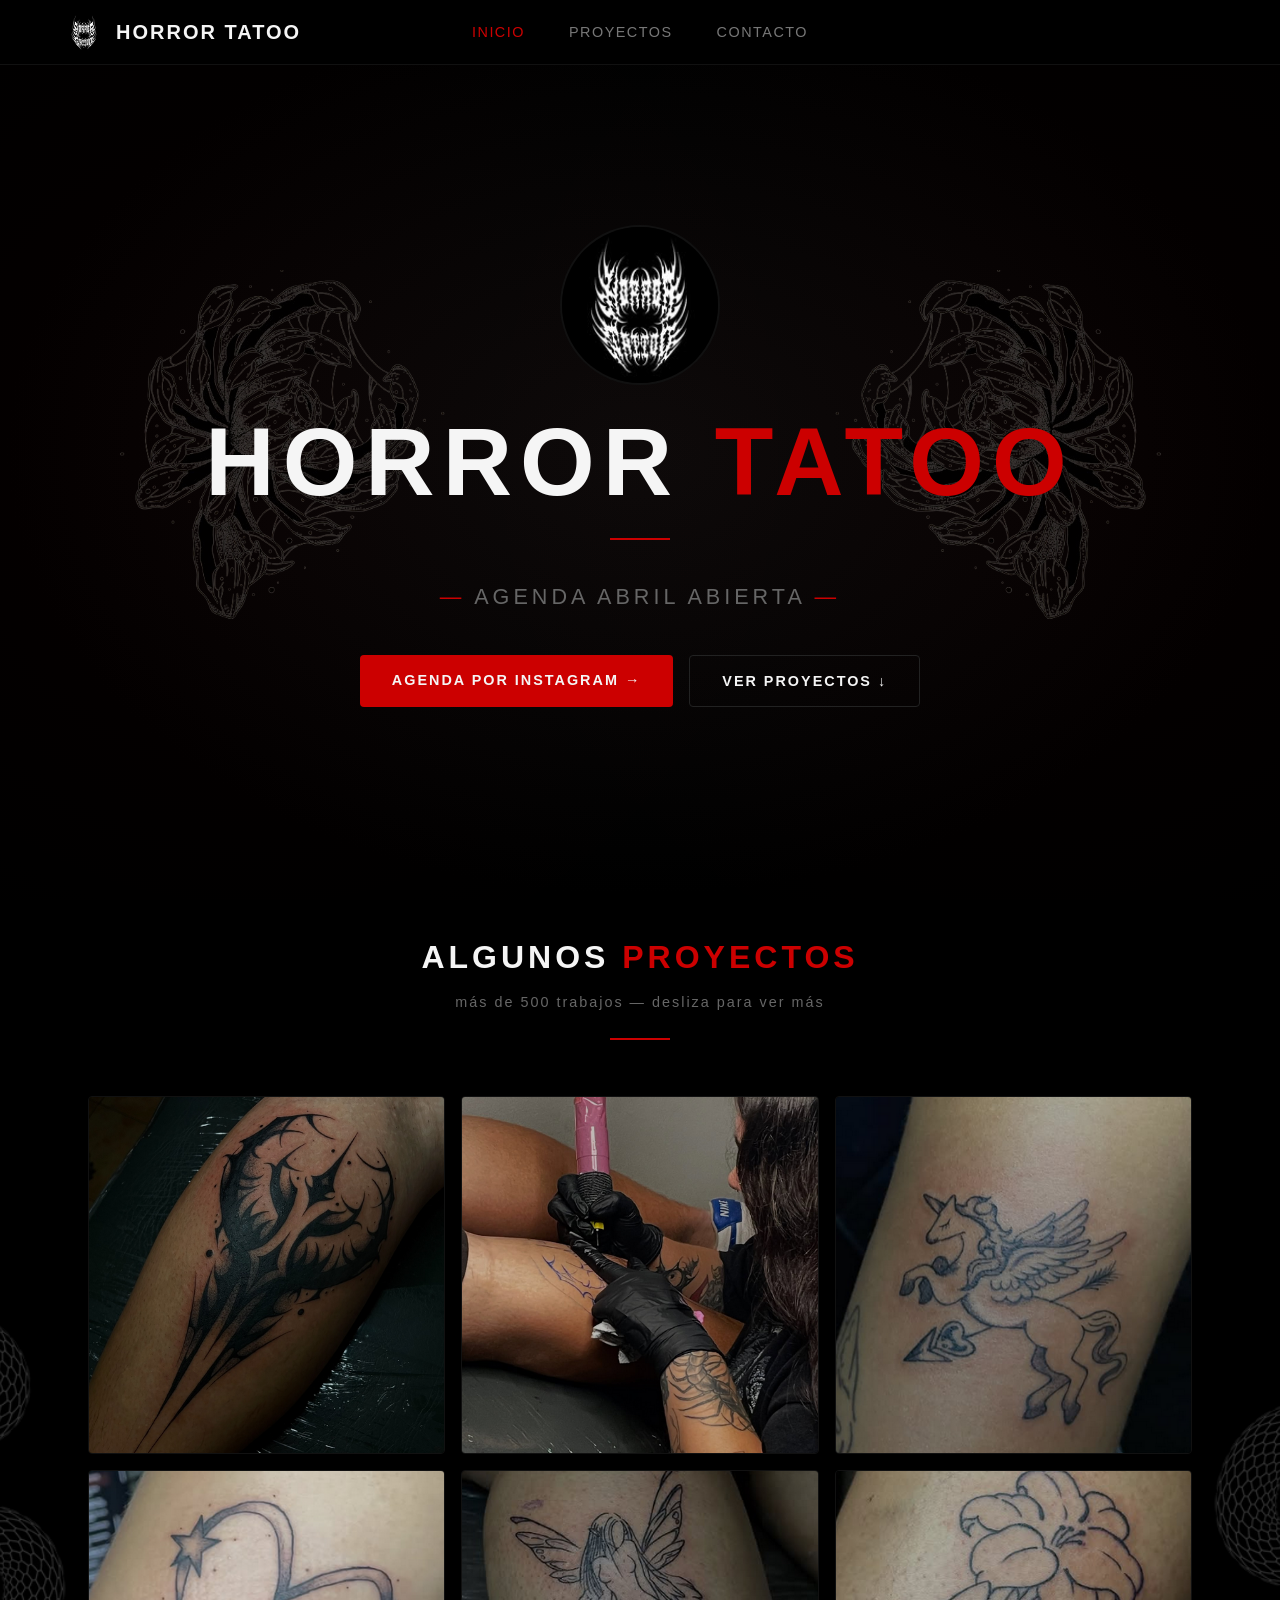
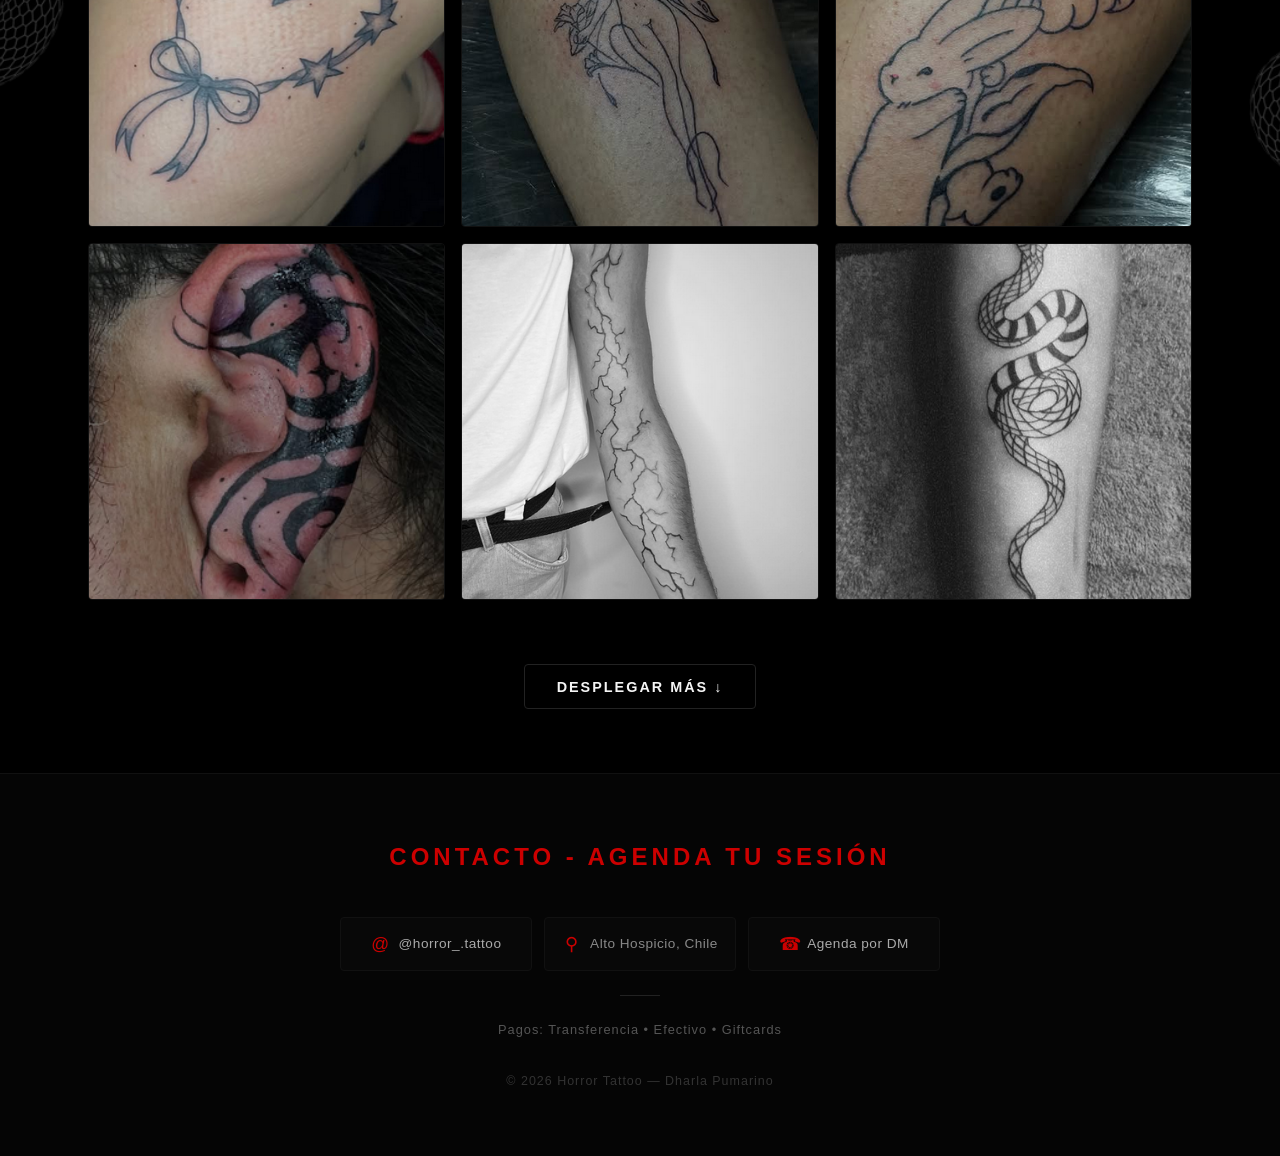
==== index.html @ 8d90fc73 "commit" ====
<!DOCTYPE html>
<html lang="es">
<head>
    <meta charset="UTF-8">
    <meta name="viewport" content="width=device-width, initial-scale=1.0">
    <meta name="description" content="Horror Tattoo - Tatuajes personalizados y flash en Alto Hospicio. Dharla Pumarino, artista del tatuaje.">
    <title>Horror Tattoo — Arte que marca la piel</title>
    <link rel="stylesheet" href="./styles/styles.css">
    <style>
        .gallery-preview {
            max-width: 1200px;
            margin: 0 auto;
            padding: 0 1.5rem 4rem;
            display: grid;
            grid-template-columns: repeat(3, 1fr);
            gap: 1rem;
        }

        .gallery-preview .gallery-item {
            position: relative;
            aspect-ratio: 1 / 1;
            overflow: hidden;
            border-radius: 4px;
            background-color: #0a0a0a;
            border: 1px solid #111;
            cursor: pointer;
            transition: border-color 0.25s ease, transform 0.25s ease;
        }

        .gallery-preview .gallery-item.hidden {
            display: none;
        }

        .gallery-preview .gallery-item img {
            width: 100%;
            height: 100%;
            object-fit: cover;
        }

        .gallery-preview .gallery-item:hover {
            border-color: #cc0000;
            transform: scale(1.02);
        }

        .gallery-preview .gallery-item .placeholder {
            width: 100%;
            height: 100%;
            display: flex;
            align-items: center;
            justify-content: center;
            background-color: #0a0a0a;
            color: #333;
            font-size: 0.85rem;
            text-transform: uppercase;
            letter-spacing: 2px;
            user-select: none;
        }

        @media (max-width: 768px) {
            .gallery-preview {
                grid-template-columns: repeat(2, 1fr);
                gap: 0.5rem;
                padding: 0 0.5rem 3rem;
            }
        }

        @media (max-width: 400px) {
            .gallery-preview {
                grid-template-columns: 1fr;
            }
        }
    </style>
</head>
<body>

    <nav class="navbar">
        <div class="container">
            <a href="./" class="logo">
                <img src="./assets/logo.jpg" alt="Horror Tattoo Logo">
                HORROR TATOO
            </a>
            <button class="menu-toggle" aria-label="Abrir menú" onclick="toggleMenu()">
                <span></span>
                <span></span>
                <span></span>
            </button>
            <ul class="nav-links" id="navLinks">
                <li><a href="./" class="active">Inicio</a></li>
                <li><a href="galery.html">Proyectos</a></li>
                <li><a href="#contacto">Contacto</a></li>
            </ul>
        </div>
    </nav>

    <section class="hero">
        <img src="./assets/logo.jpg" alt="Horror Tattoo" class="logo-main">
        <img src="./assets/standaloneLeft-removebg-preview.png" alt="" class="hero-deco left">
        <img src="./assets/standaloneRight-removebg.png" alt="" class="hero-deco right">
        <div class="hero-title">
            <h1>HORROR <span>TATOO</span></h1>
        </div>
        <div class="divider"></div>
        <p class="slogan">Agenda abril abierta</p>
        <div class="cta-buttons">
            <a href="https://www.instagram.com/horror_.tattoo/" target="_blank" rel="noopener noreferrer" class="btn btn-primary">Agenda por Instagram &rarr;</a>
            <a href="#proyectos" class="btn btn-outline">Ver proyectos &darr;</a>
        </div>
    </section>

    <section class="section-divider" id="proyectos">
        <h2>Algunos <span>Proyectos</span></h2>
        <p>m&aacute;s de 500 trabajos &mdash; desliza para ver m&aacute;s</p>
        <div class="divider"></div>
    </section>

    <div class="gallery-wrapper">
        <img src="./assets/serpienteAbajo-removebg-preview.png" alt="" class="serpent-deco left segment-1">
        <img src="./assets/serpienteArriba-removebg-preview.png" alt="" class="serpent-deco right segment-1">
        <img src="./assets/serpienteAbajo-removebg-preview.png" alt="" class="serpent-deco left segment-2 hidden">
        <img src="./assets/serpienteArriba-removebg-preview.png" alt="" class="serpent-deco right segment-2 hidden">
        <section class="gallery-preview">
            <div class="gallery-item"><img src="./assets/projects/01.png" alt="Tatuaje 01"></div>
            <div class="gallery-item"><img src="./assets/projects/02.png" alt="Tatuaje 02"></div>
            <div class="gallery-item"><img src="./assets/projects/03.png" alt="Tatuaje 03"></div>
            <div class="gallery-item"><img src="./assets/projects/04.png" alt="Tatuaje 04"></div>
            <div class="gallery-item"><img src="./assets/projects/05.png" alt="Tatuaje 05"></div>
            <div class="gallery-item"><img src="./assets/projects/06.png" alt="Tatuaje 06"></div>
            <div class="gallery-item"><img src="./assets/projects/07.png" alt="Tatuaje 07"></div>
            <div class="gallery-item"><img src="./assets/projects/08_bn.png" alt="Tatuaje 08"></div>
            <div class="gallery-item"><img src="./assets/projects/09.png" alt="Tatuaje 09"></div>

            <div class="gallery-item hidden"><img src="./assets/projects/10_bn.png" alt="Tatuaje 10"></div>
            <div class="gallery-item hidden"><img src="./assets/projects/11_bn.png" alt="Tatuaje 11"></div>
            <div class="gallery-item hidden"><img src="./assets/projects/12_bn.png" alt="Tatuaje 12"></div>
            <div class="gallery-item hidden"><img src="./assets/projects/13.png" alt="Tatuaje 13"></div>
            <div class="gallery-item hidden"><img src="./assets/projects/14_bn.png" alt="Tatuaje 14"></div>
            <div class="gallery-item hidden"><img src="./assets/projects/15.png" alt="Tatuaje 15"></div>
            <div class="gallery-item hidden"><img src="./assets/projects/16_bn.png" alt="Tatuaje 16"></div>
            <div class="gallery-item hidden"><img src="./assets/projects/17.png" alt="Tatuaje 17"></div>
            <div class="gallery-item hidden"><img src="./assets/projects/18.png" alt="Tatuaje 18"></div>
        </section>
    </div>

    <section class="load-more" id="loadMoreLanding">
        <button class="btn btn-outline" onclick="loadMoreLanding()">Desplegar m&aacute;s &darr;</button>
    </section>

    <section class="load-more" id="goToGallery" style="display: none;">
        <p style="color: #666; margin-bottom: 1.5rem; font-size: 0.9rem; letter-spacing: 1px;">&iquest;Quieres verlos con m&aacute;s atenci&oacute;n?</p>
        <a href="galery.html" class="btn btn-primary">Ir a proyectos &rarr;</a>
    </section>

    <footer class="contact-footer" id="contacto">
        <div class="container">
            <h2><span>Contacto - Agenda tu sesión</span></h2>
            <div class="contact-grid">
                <div class="contact-item">
                    <span class="icon">&#64;</span>
                    <a href="https://www.instagram.com/horror_.tattoo/" target="_blank" rel="noopener noreferrer">@horror_.tattoo</a>
                </div>
                <div class="contact-item">
                    <span class="icon">&#9906;</span>
                    <span>Alto Hospicio, Chile</span>
                </div>
                <div class="contact-item">
                    <span class="icon">&#9742;</span>
                    <a href="https://www.instagram.com/horror_.tattoo/" target="_blank" rel="noopener noreferrer">Agenda por DM</a>
                </div>
            </div>
            <div class="divider-sm"></div>
            <p class="payments">Pagos: Transferencia &bull; Efectivo &bull; Giftcards</p>
            <p class="copy">&copy; 2026 Horror Tattoo &mdash; Dharla Pumarino</p>
        </div>
    </footer>

    <script src="./js/main.js"></script>
</body>
</html>
---- styles/styles.css ----
/* ============================================
   HORROR TATOO - Styles
   Base: Negro puro | Acento: Rojo | Texto: Blanco
   ============================================ */

/* ---------- Reset & Base ---------- */
*,
*::before,
*::after {
    margin: 0;
    padding: 0;
    box-sizing: border-box;
}

html {
    scroll-behavior: smooth;
}

body {
    font-family: 'Segoe UI', 'Roboto', 'Helvetica Neue', Arial, sans-serif;
    background-color: #000000;
    color: #f5f5f5;
    line-height: 1.6;
    min-height: 100vh;
}

a {
    text-decoration: none;
    color: inherit;
}

ul {
    list-style: none;
}

img {
    max-width: 100%;
    display: block;
}

/* ---------- Navbar ---------- */
.navbar {
    position: fixed;
    top: 0;
    left: 0;
    width: 100%;
    z-index: 1000;
    background-color: rgba(0, 0, 0, 0.97);
    border-bottom: 1px solid #111;
    backdrop-filter: blur(8px);
    -webkit-backdrop-filter: blur(8px);
}

.navbar .container {
    max-width: 1200px;
    margin: 0 auto;
    padding: 0 1.5rem;
    display: flex;
    align-items: center;
    justify-content: center;
    height: 64px;
    position: relative;
}

.navbar .logo {
    display: flex;
    align-items: center;
    gap: 0.75rem;
    font-size: 1.25rem;
    font-weight: 700;
    color: #f5f5f5;
    letter-spacing: 2px;
    position: absolute;
    left: 1.5rem;
}

.navbar .logo img {
    height: 40px;
    width: auto;
    border-radius: 50%;
}

.navbar .nav-links {
    display: flex;
    align-items: center;
    gap: 0.25rem;
}

.navbar .nav-links a {
    padding: 0.5rem 1.25rem;
    font-size: 0.9rem;
    font-weight: 500;
    text-transform: uppercase;
    letter-spacing: 1.5px;
    color: #777;
    border-radius: 4px;
    transition: color 0.2s ease, background-color 0.2s ease;
}

.navbar .nav-links a:hover {
    color: #ff1a1a;
    background-color: rgba(255, 26, 26, 0.08);
}

.navbar .nav-links a.active {
    color: #cc0000;
}

/* ---------- Mobile Menu Toggle ---------- */
.menu-toggle {
    display: none;
    flex-direction: column;
    gap: 5px;
    background: none;
    border: none;
    cursor: pointer;
    padding: 4px;
}

.menu-toggle span {
    display: block;
    width: 26px;
    height: 2px;
    background-color: #f5f5f5;
    border-radius: 2px;
    transition: transform 0.3s ease, opacity 0.3s ease;
}

/* ---------- Hero Section ---------- */
.hero {
    display: flex;
    flex-direction: column;
    align-items: center;
    justify-content: center;
    min-height: 100vh;
    text-align: center;
    padding: 6rem 1.5rem 4rem;
    background: radial-gradient(ellipse at center, #0a0a0a 0%, #000000 70%);
    position: relative;
    overflow: hidden;
}

.hero::before {
    content: '';
    position: absolute;
    top: 0;
    left: 0;
    width: 100%;
    height: 100%;
    background:
        radial-gradient(circle at 20% 50%, rgba(204, 0, 0, 0.03) 0%, transparent 50%),
        radial-gradient(circle at 80% 50%, rgba(204, 0, 0, 0.03) 0%, transparent 50%);
    pointer-events: none;
}

.hero .logo-main {
    width: 160px;
    height: 160px;
    border-radius: 50%;
    object-fit: cover;
    border: 2px solid #111;
    margin-bottom: 1.5rem;
    position: relative;
    z-index: 1;
}

.hero h1 {
    font-size: clamp(3rem, 10vw, 6rem);
    font-weight: 900;
    text-transform: uppercase;
    letter-spacing: 8px;
    color: #f5f5f5;
    line-height: 1.1;
    position: relative;
    z-index: 1;
}

.hero h1 span {
    color: #cc0000;
}

.hero-title {
    position: relative;
    z-index: 1;
}

.hero-deco {
    position: absolute;
    height: clamp(12rem, 40vh, 28rem);
    width: auto;
    opacity: 0.85;
    pointer-events: none;
}

.hero-deco.left {
    right: calc(50% + 12rem);
    top: 50%;
    transform: translateY(-50%);
}

.hero-deco.right {
    left: calc(50% + 12rem);
    top: 50%;
    transform: translateY(-50%);
}

@media (max-width: 1024px) {
    .hero-deco {
        height: clamp(8rem, 25vh, 16rem);
    }
    .hero-deco.left {
        right: calc(50% + 8rem);
    }
    .hero-deco.right {
        left: calc(50% + 8rem);
    }
}

@media (max-width: 768px) {
    .hero-deco {
        height: clamp(5rem, 15vh, 10rem);
    }
    .hero-deco.left {
        right: calc(50% + 5rem);
    }
    .hero-deco.right {
        left: calc(50% + 5rem);
    }
}

@media (max-width: 480px) {
    .hero-deco {
        display: none;
    }
}

.hero .slogan {
    font-size: clamp(1rem, 2.5vw, 1.35rem);
    font-weight: 300;
    color: #666;
    letter-spacing: 4px;
    text-transform: uppercase;
    margin-top: 1rem;
    position: relative;
    z-index: 1;
}

.hero .slogan::before,
.hero .slogan::after {
    content: ' — ';
    color: #cc0000;
}

.hero .cta-buttons {
    display: flex;
    gap: 1rem;
    margin-top: 2.5rem;
    position: relative;
    z-index: 1;
    flex-wrap: wrap;
    justify-content: center;
}

.btn {
    display: inline-block;
    padding: 0.85rem 2rem;
    font-size: 0.9rem;
    font-weight: 600;
    text-transform: uppercase;
    letter-spacing: 2px;
    border-radius: 4px;
    cursor: pointer;
    transition: all 0.25s ease;
    border: none;
}

.btn-primary {
    background-color: #cc0000;
    color: #f5f5f5;
}

.btn-primary:hover {
    background-color: #ff1a1a;
    transform: translateY(-2px);
    box-shadow: 0 6px 20px rgba(204, 0, 0, 0.3);
}

.btn-outline {
    background-color: transparent;
    color: #f5f5f5;
    border: 1px solid #222;
}

.btn-outline:hover {
    border-color: #cc0000;
    color: #cc0000;
    transform: translateY(-2px);
}

/* ---------- Divider ---------- */
.divider {
    width: 60px;
    height: 2px;
    background-color: #cc0000;
    margin: 1.5rem auto;
    position: relative;
    z-index: 1;
}

/* ---------- Footer ---------- */
.footer {
    background-color: #000000;
    border-top: 1px solid #111;
    padding: 2rem 1.5rem;
    text-align: center;
}

.footer p {
    font-size: 0.85rem;
    color: #444;
    letter-spacing: 1px;
}

.footer .social-links {
    display: flex;
    justify-content: center;
    gap: 1.5rem;
    margin-top: 1rem;
}

.footer .social-links a {
    color: #444;
    font-size: 0.85rem;
    text-transform: uppercase;
    letter-spacing: 1.5px;
    transition: color 0.2s ease;
}

.footer .social-links a:hover {
    color: #cc0000;
}

/* ---------- Gallery Wrapper & Serpent Decorations ---------- */
.gallery-wrapper {
    position: relative;
    max-width: 1200px;
    margin: 0 auto;
    padding: 0 1.5rem;
}

.serpent-deco {
    position: absolute;
    width: auto;
    pointer-events: none;
    z-index: 0;
    opacity: 0.35;
}

.serpent-deco.segment-1 {
    top: 0;
    height: 100vh;
}

.serpent-deco.segment-2 {
    top: 100vh;
    height: 100vh;
}

.serpent-deco.left {
    left: -230px;
}

.serpent-deco.right {
    right: -230px;
}

.serpent-deco.segment-2.hidden {
    display: none;
}

@media (max-width: 1600px) {
    .serpent-deco {
        opacity: 0.2;
    }
}

@media (max-width: 1200px) {
    .serpent-deco {
        display: none;
    }
}

/* ---------- Section Divider (shared) ---------- */
.section-divider {
    max-width: 1200px;
    margin: 0 auto;
    padding: 2rem 1.5rem;
    text-align: center;
}

.section-divider h2 {
    font-size: clamp(1.5rem, 4vw, 2rem);
    font-weight: 700;
    text-transform: uppercase;
    letter-spacing: 4px;
    color: #f5f5f5;
}

.section-divider h2 span {
    color: #cc0000;
}

.section-divider p {
    color: #666;
    font-size: 0.9rem;
    letter-spacing: 2px;
    margin-top: 0.5rem;
}

/* ---------- Load More (shared) ---------- */
.load-more {
    text-align: center;
    padding: 0 1.5rem 4rem;
}

.load-more .btn {
    min-width: 220px;
}

/* ---------- Contact Footer (shared) ---------- */
.contact-footer {
    background-color: #050505;
    border-top: 1px solid #111;
    padding: 4rem 1.5rem;
    text-align: center;
}

.contact-footer .container {
    max-width: 700px;
    margin: 0 auto;
}

.contact-footer h2 {
    font-size: 1.5rem;
    font-weight: 700;
    text-transform: uppercase;
    letter-spacing: 4px;
    color: #f5f5f5;
    margin-bottom: 2.5rem;
}

.contact-footer h2 span {
    color: #cc0000;
}

.contact-grid {
    display: grid;
    grid-template-columns: 1fr 1fr 1fr;
    gap: 0.75rem;
    max-width: 600px;
    margin: 0 auto;
}

.contact-item {
    display: flex;
    align-items: center;
    justify-content: center;
    gap: 0.5rem;
    padding: 0.75rem 0.5rem;
    color: #888;
    font-size: 0.85rem;
    letter-spacing: 0.5px;
    border: 1px solid #111;
    border-radius: 4px;
    background-color: #080808;
    transition: border-color 0.2s ease;
}

.contact-item:hover {
    border-color: #222;
}

.contact-item .icon {
    width: 20px;
    text-align: center;
    color: #cc0000;
    font-size: 1.1rem;
    flex-shrink: 0;
}

.contact-item a {
    color: #aaa;
    transition: color 0.2s ease;
}

.contact-item a:hover {
    color: #cc0000;
}

.contact-footer .divider-sm {
    width: 40px;
    height: 1px;
    background-color: #222;
    margin: 1.5rem auto;
}

.contact-footer .payments {
    color: #555;
    font-size: 0.8rem;
    letter-spacing: 1px;
    margin-top: 1.5rem;
}

.contact-footer .copy {
    font-size: 0.78rem;
    color: #333;
    letter-spacing: 1px;
    margin-top: 2rem;
}

@media (max-width: 600px) {
    .contact-grid {
        grid-template-columns: 1fr;
        gap: 0.5rem;
    }
}

/* ---------- Responsive ---------- */
@media (max-width: 768px) {
    .menu-toggle {
        display: flex;
    }

    .navbar .nav-links {
        position: absolute;
        top: 64px;
        left: 0;
        width: 100%;
        flex-direction: column;
        background-color: rgba(0, 0, 0, 0.99);
        border-bottom: 1px solid #111;
        padding: 0.5rem 0;
        gap: 0;
        transform: translateY(-110%);
        transition: transform 0.3s ease;
        opacity: 0;
        pointer-events: none;
    }

    .navbar .nav-links.open {
        transform: translateY(0);
        opacity: 1;
        pointer-events: all;
    }

    .navbar .nav-links a {
        display: block;
        padding: 0.85rem 1.5rem;
        border-radius: 0;
        text-align: center;
    }

    .hero h1 {
        letter-spacing: 4px;
    }

    .hero .slogan::before,
    .hero .slogan::after {
        content: '';
    }

    .btn {
        width: 100%;
        text-align: center;
    }

    .cta-buttons {
        flex-direction: column;
        width: 100%;
        max-width: 300px;
    }
}
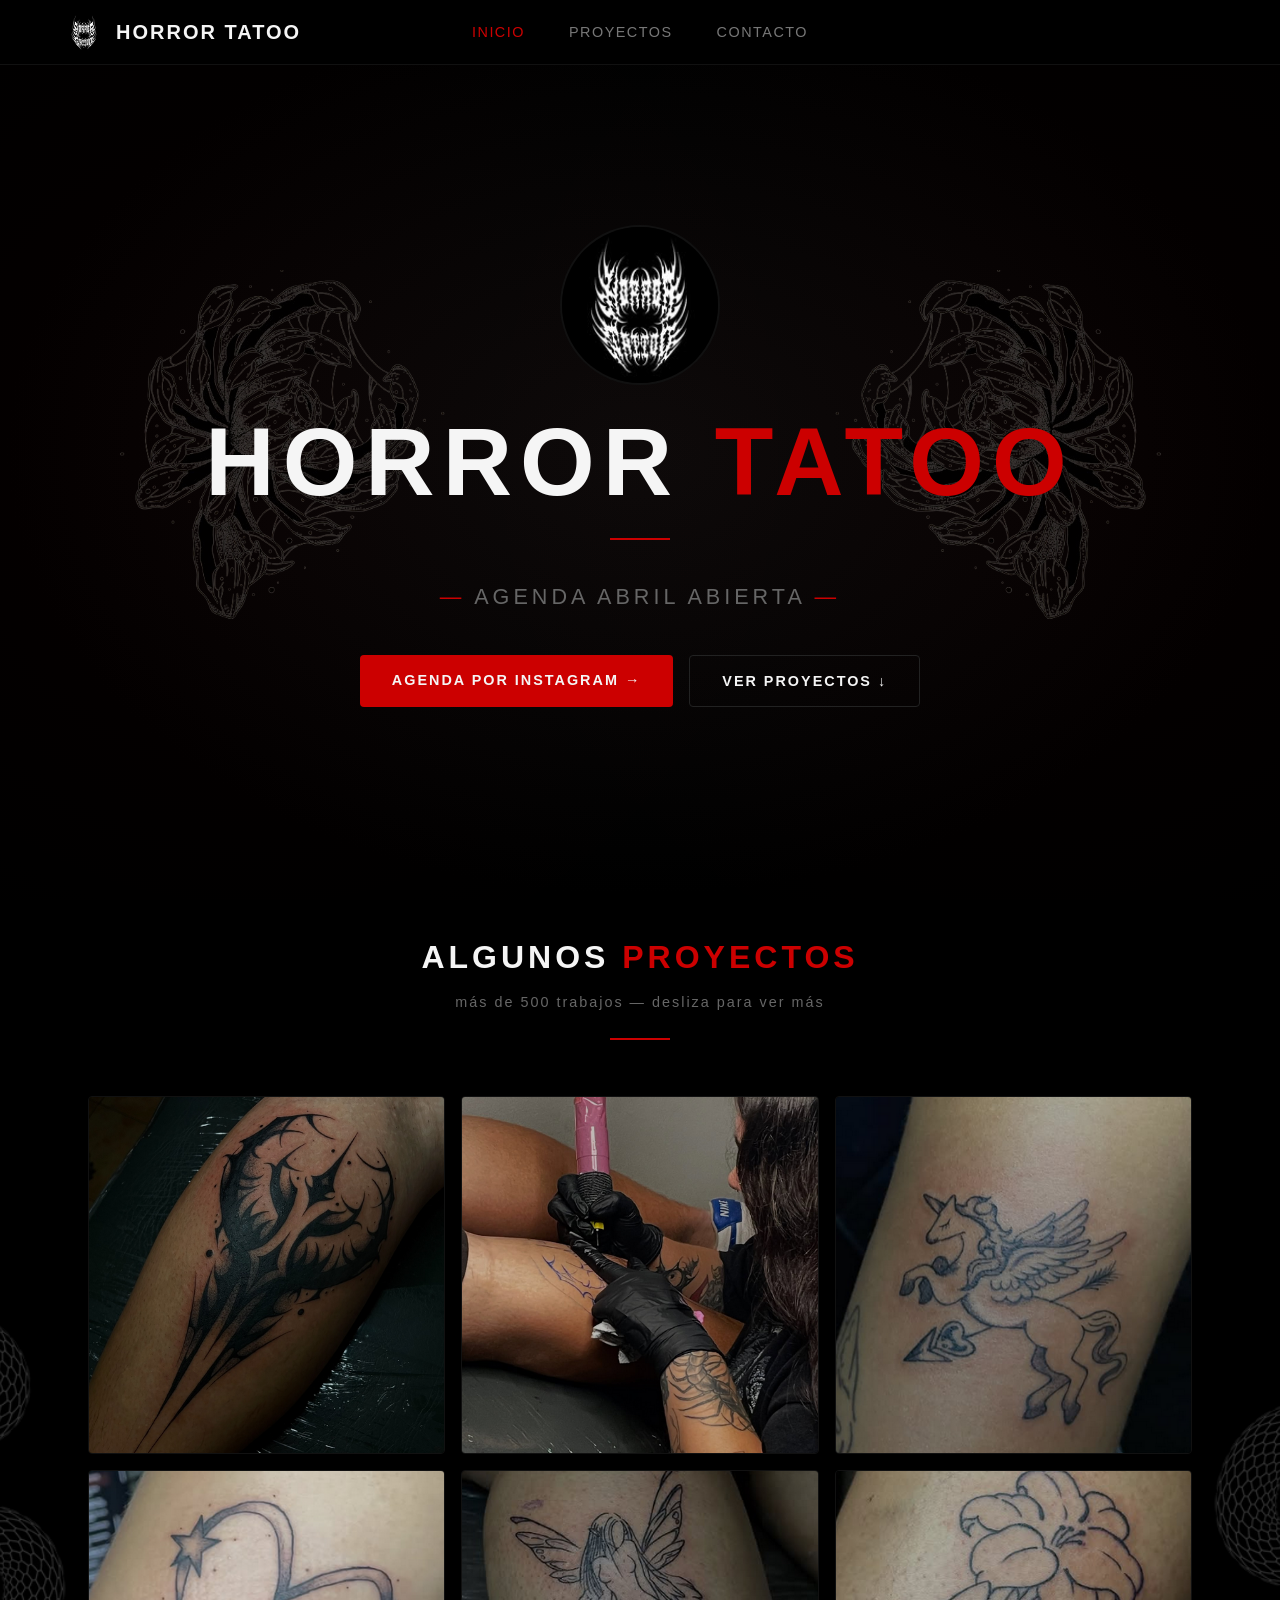
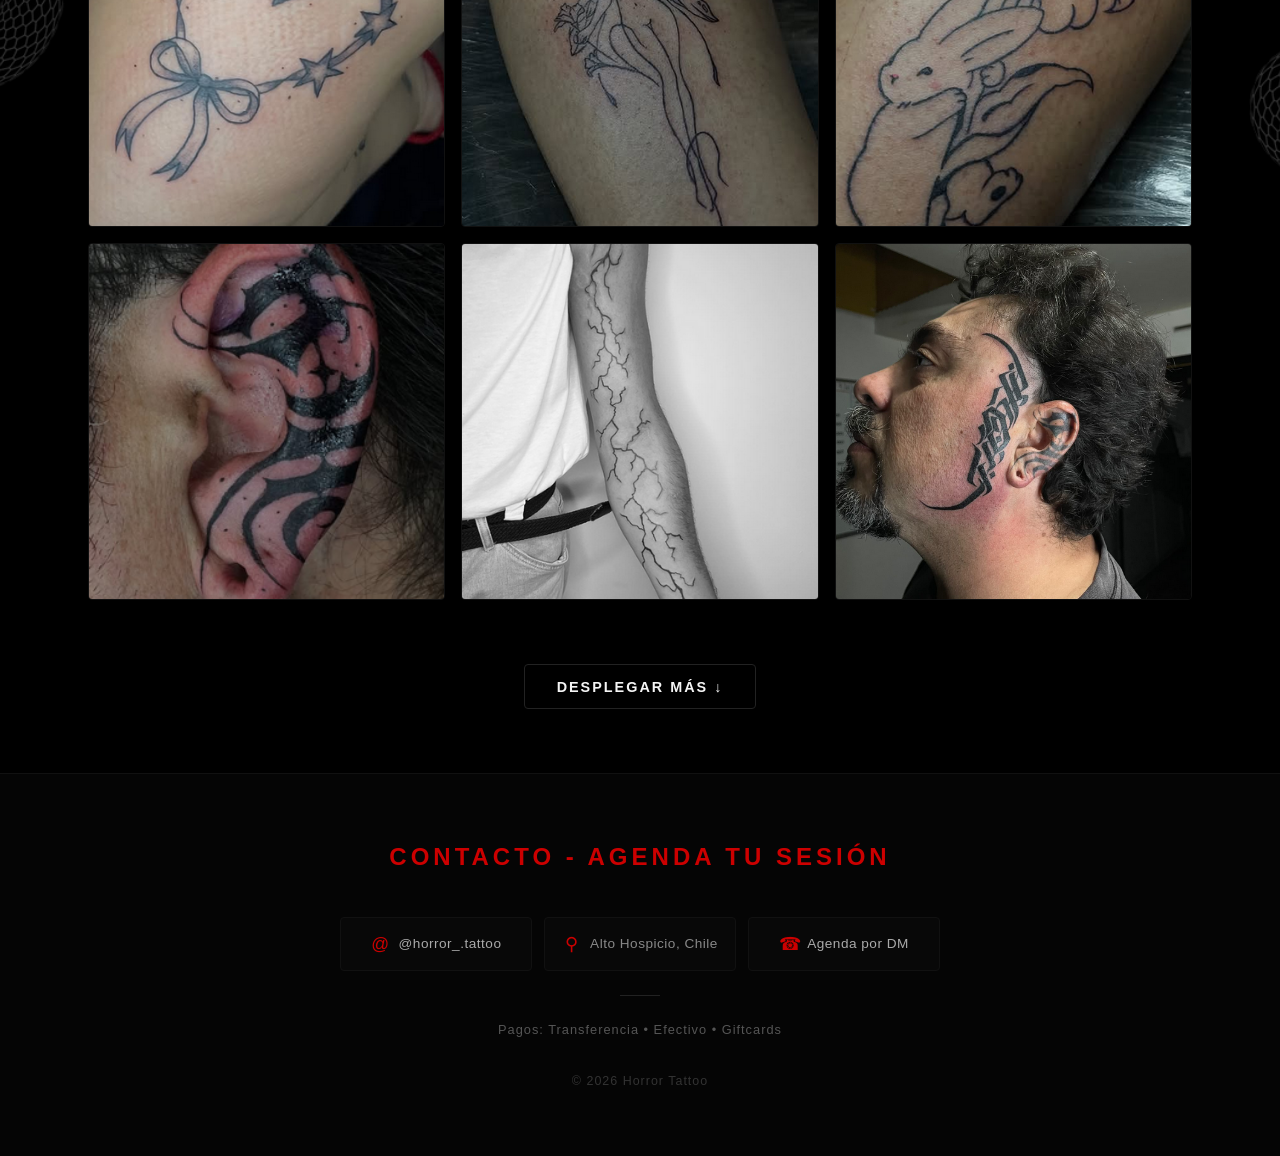
==== commit 7f2ca258: "img implementations, clean footer" ====
--- a/index.html
+++ b/index.html
@@ -3,7 +3,7 @@
 <head>
     <meta charset="UTF-8">
     <meta name="viewport" content="width=device-width, initial-scale=1.0">
-    <meta name="description" content="Horror Tattoo - Tatuajes personalizados y flash en Alto Hospicio. Dharla Pumarino, artista del tatuaje.">
+    <meta name="description" content="Horror Tattoo - Tatuajes personalizados y flash en Alto Hospicio">
     <title>Horror Tattoo — Arte que marca la piel</title>
     <link rel="stylesheet" href="./styles/styles.css">
     <style>
@@ -129,13 +129,13 @@
             <div class="gallery-item"><img src="./assets/projects/08_bn.png" alt="Tatuaje 08"></div>
             <div class="gallery-item"><img src="./assets/projects/09.png" alt="Tatuaje 09"></div>
 
-            <div class="gallery-item hidden"><img src="./assets/projects/10_bn.png" alt="Tatuaje 10"></div>
+            <div class="gallery-item hidden"><img src="./assets/projects/10.png" alt="Tatuaje 10"></div>
             <div class="gallery-item hidden"><img src="./assets/projects/11_bn.png" alt="Tatuaje 11"></div>
             <div class="gallery-item hidden"><img src="./assets/projects/12_bn.png" alt="Tatuaje 12"></div>
             <div class="gallery-item hidden"><img src="./assets/projects/13.png" alt="Tatuaje 13"></div>
             <div class="gallery-item hidden"><img src="./assets/projects/14_bn.png" alt="Tatuaje 14"></div>
             <div class="gallery-item hidden"><img src="./assets/projects/15.png" alt="Tatuaje 15"></div>
-            <div class="gallery-item hidden"><img src="./assets/projects/16_bn.png" alt="Tatuaje 16"></div>
+            <div class="gallery-item hidden"><img src="./assets/projects/16.png" alt="Tatuaje 16"></div>
             <div class="gallery-item hidden"><img src="./assets/projects/17.png" alt="Tatuaje 17"></div>
             <div class="gallery-item hidden"><img src="./assets/projects/18.png" alt="Tatuaje 18"></div>
         </section>
@@ -169,7 +169,7 @@
             </div>
             <div class="divider-sm"></div>
             <p class="payments">Pagos: Transferencia &bull; Efectivo &bull; Giftcards</p>
-            <p class="copy">&copy; 2026 Horror Tattoo &mdash; Dharla Pumarino</p>
+            <p class="copy">&copy; 2026 Horror Tattoo </p>
         </div>
     </footer>
 
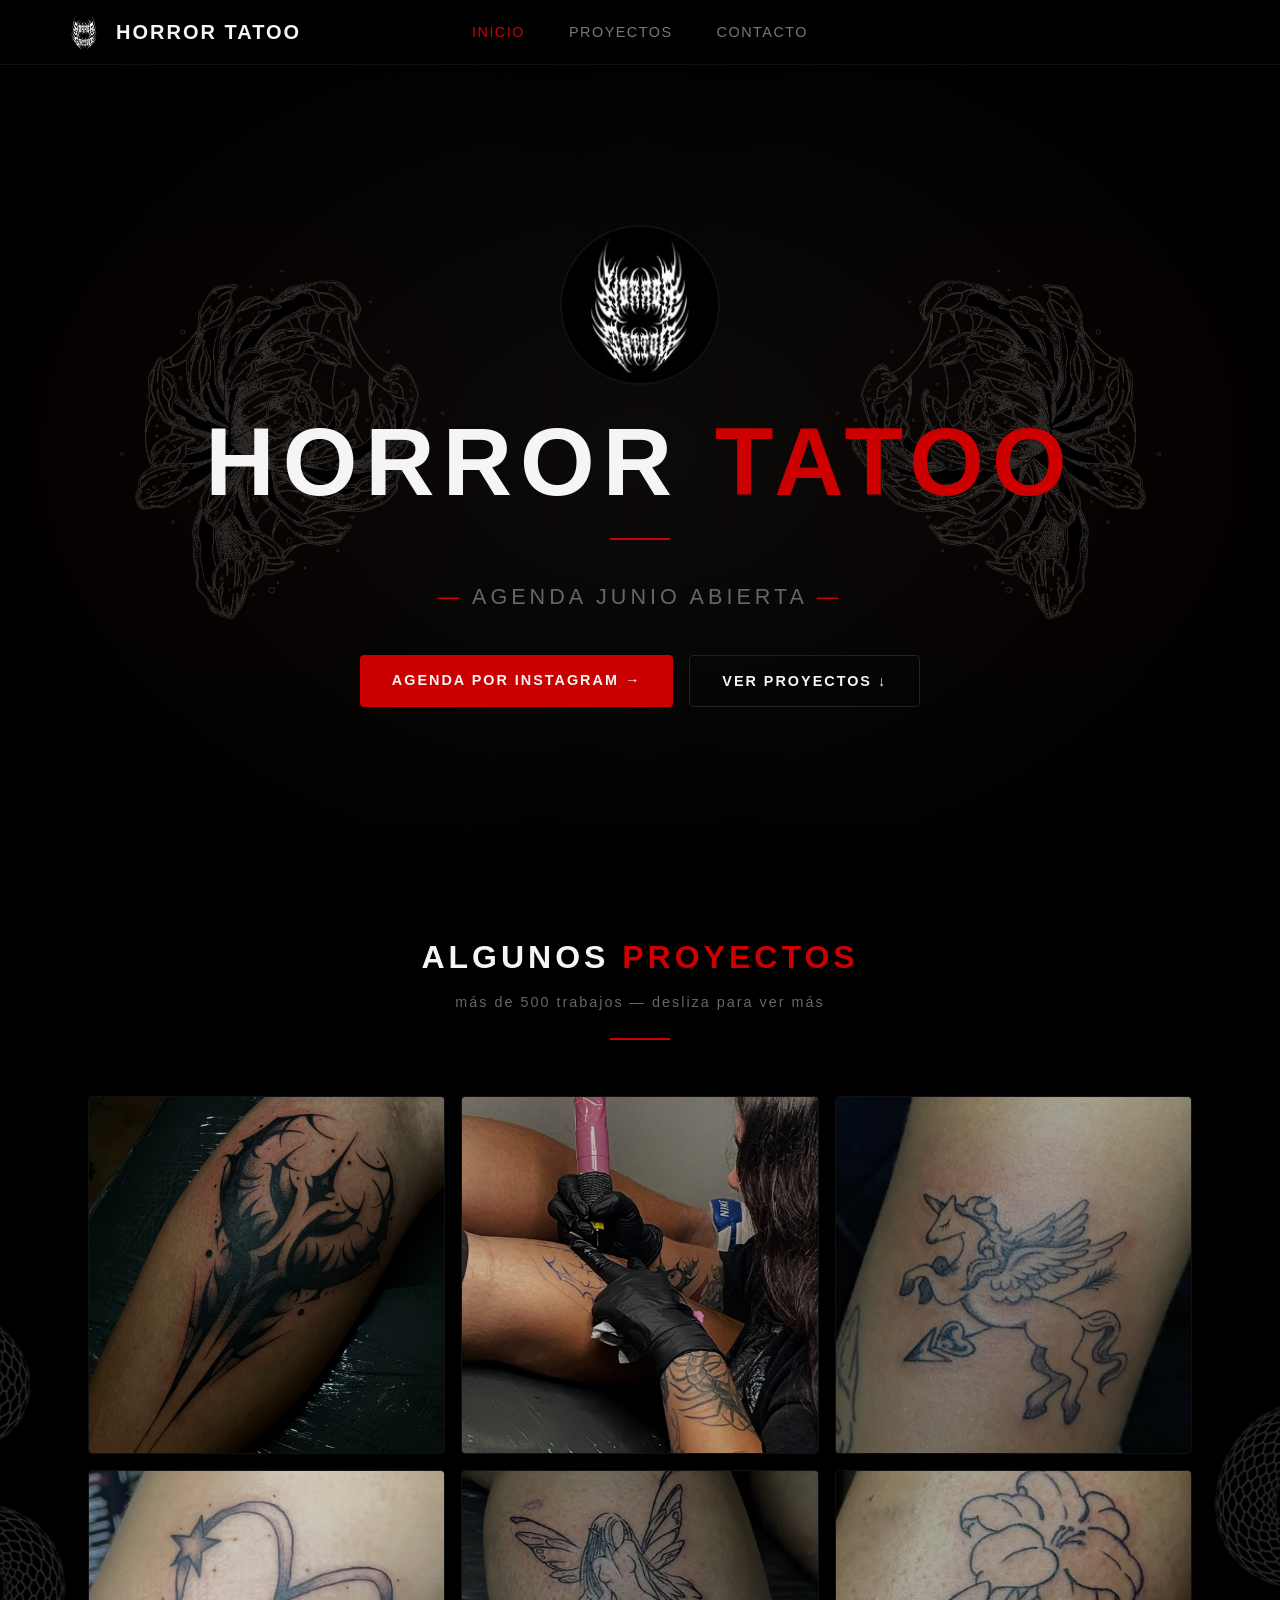
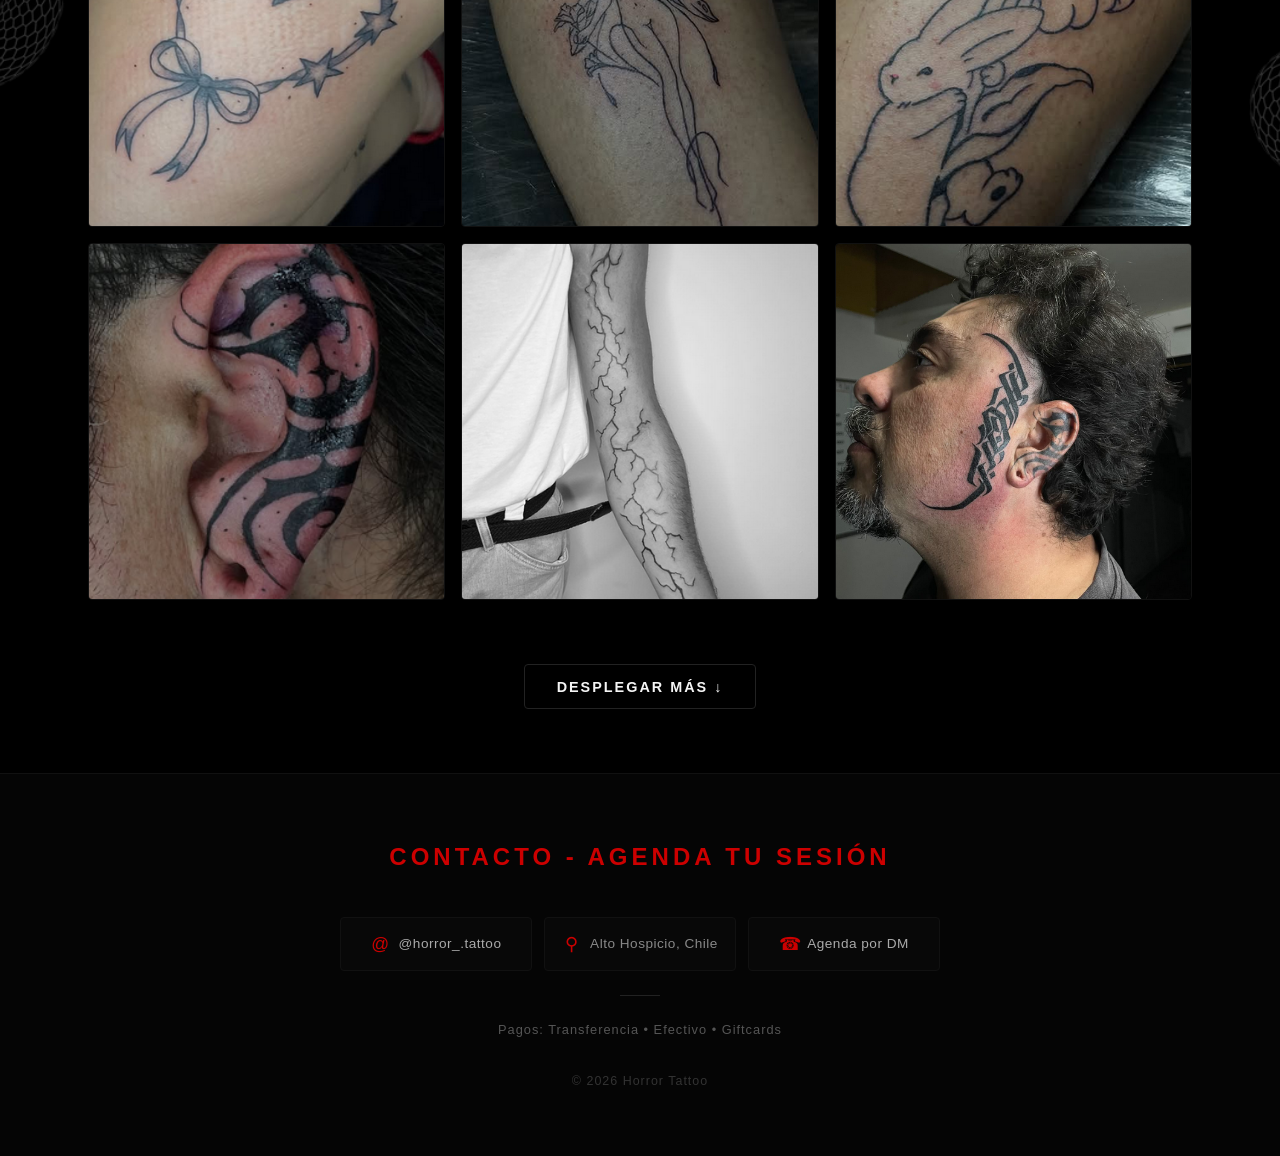
==== commit 9332d9c6: "slogan: abril to junio" ====
--- a/index.html
+++ b/index.html
@@ -100,7 +100,7 @@
             <h1>HORROR <span>TATOO</span></h1>
         </div>
         <div class="divider"></div>
-        <p class="slogan">Agenda abril abierta</p>
+        <p class="slogan">Agenda junio abierta</p>
         <div class="cta-buttons">
             <a href="https://www.instagram.com/horror_.tattoo/" target="_blank" rel="noopener noreferrer" class="btn btn-primary">Agenda por Instagram &rarr;</a>
             <a href="#proyectos" class="btn btn-outline">Ver proyectos &darr;</a>
@@ -173,6 +173,11 @@
         </div>
     </footer>
 
+    <div class="lightbox" id="lightbox" onclick="closeLightbox()">
+        <span class="close" onclick="closeLightbox()">&times;</span>
+        <img id="lightboxImg" src="" alt="">
+    </div>
+
     <script src="./js/main.js"></script>
 </body>
 </html>
--- a/styles/styles.css
+++ b/styles/styles.css
@@ -115,6 +115,9 @@
     border: none;
     cursor: pointer;
     padding: 4px;
+    position: absolute;
+    right: 1.5rem;
+    z-index: 1001;
 }
 
 .menu-toggle span {
@@ -522,6 +525,73 @@
     .contact-grid {
         grid-template-columns: 1fr;
         gap: 0.5rem;
+    }
+}
+
+/* ---------- Lightbox ---------- */
+.lightbox {
+    position: fixed;
+    top: 0;
+    left: 0;
+    width: 100%;
+    height: 100%;
+    z-index: 9999;
+    background-color: rgba(0, 0, 0, 0.92);
+    display: flex;
+    justify-content: center;
+    align-items: center;
+    cursor: zoom-out;
+    opacity: 0;
+    visibility: hidden;
+    transition: opacity 0.35s ease, visibility 0.35s ease;
+}
+
+.lightbox.open {
+    opacity: 1;
+    visibility: visible;
+}
+
+.lightbox img {
+    max-width: 90vw;
+    max-height: 90vh;
+    object-fit: contain;
+    border-radius: 12px;
+    border: 4px solid #444;
+    box-shadow: 0 0 50px rgba(0, 0, 0, 0.6);
+    cursor: default;
+    transform: scale(0.9);
+    transition: transform 0.4s cubic-bezier(0.22, 1, 0.36, 1);
+}
+
+.lightbox.open img {
+    transform: scale(1);
+}
+
+.lightbox .close {
+    position: absolute;
+    top: 1.5rem;
+    right: 2rem;
+    color: #888;
+    font-size: 2rem;
+    cursor: pointer;
+    transition: color 0.2s ease;
+    line-height: 1;
+}
+
+.lightbox .close:hover {
+    color: #cc0000;
+}
+
+@media (max-width: 600px) {
+    .lightbox img {
+        max-width: 95vw;
+        max-height: 80vh;
+    }
+
+    .lightbox .close {
+        top: 1rem;
+        right: 1rem;
+        font-size: 1.5rem;
     }
 }
 
@@ -580,3 +650,5 @@
         max-width: 300px;
     }
 }
+  }
+}
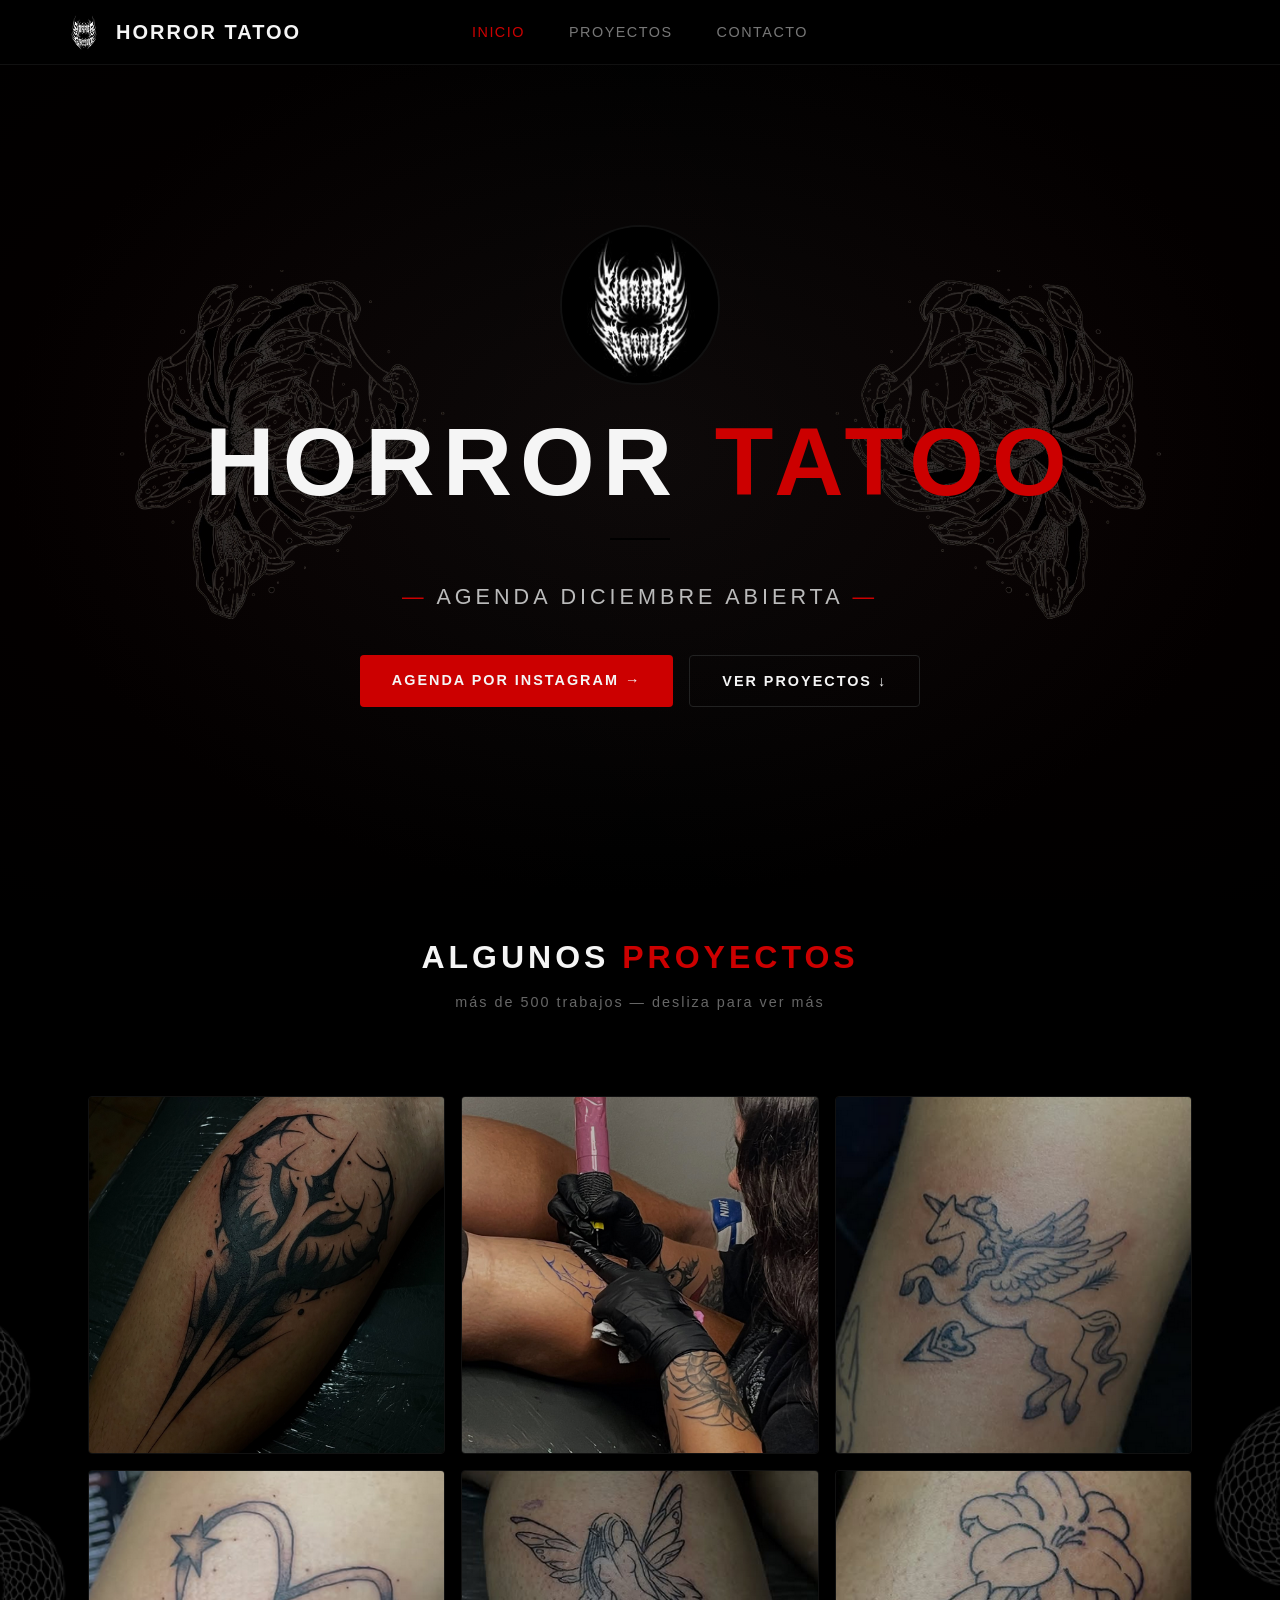
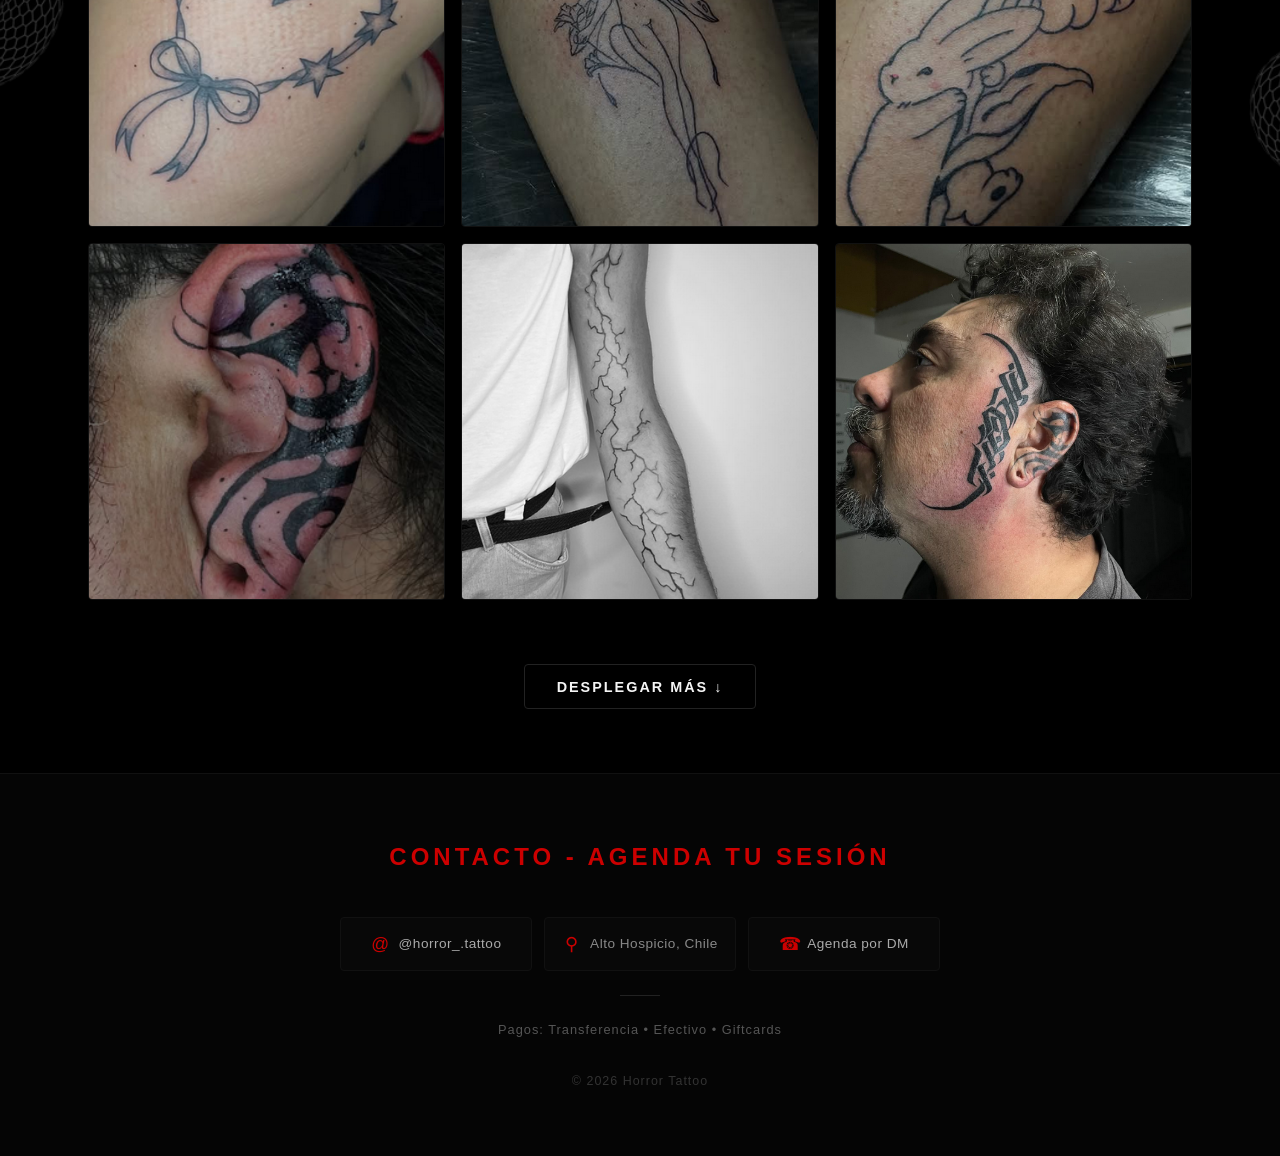
==== commit 6a4cc06e: "divider color changed and slonga month automized" ====
--- a/index.html
+++ b/index.html
@@ -100,7 +100,7 @@
             <h1>HORROR <span>TATOO</span></h1>
         </div>
         <div class="divider"></div>
-        <p class="slogan">Agenda junio abierta</p>
+        <p class="slogan">Agenda <span id="current-month"></span> abierta</p>
         <div class="cta-buttons">
             <a href="https://www.instagram.com/horror_.tattoo/" target="_blank" rel="noopener noreferrer" class="btn btn-primary">Agenda por Instagram &rarr;</a>
             <a href="#proyectos" class="btn btn-outline">Ver proyectos &darr;</a>
--- a/styles/styles.css
+++ b/styles/styles.css
@@ -240,12 +240,13 @@
 .hero .slogan {
     font-size: clamp(1rem, 2.5vw, 1.35rem);
     font-weight: 300;
-    color: #666;
+    color: #bbb;
     letter-spacing: 4px;
     text-transform: uppercase;
     margin-top: 1rem;
     position: relative;
     z-index: 1;
+    text-shadow: 0 0 15px rgba(255, 255, 255, 0.07);
 }
 
 .hero .slogan::before,
@@ -304,7 +305,7 @@
 .divider {
     width: 60px;
     height: 2px;
-    background-color: #cc0000;
+    background-color: #000000;
     margin: 1.5rem auto;
     position: relative;
     z-index: 1;
